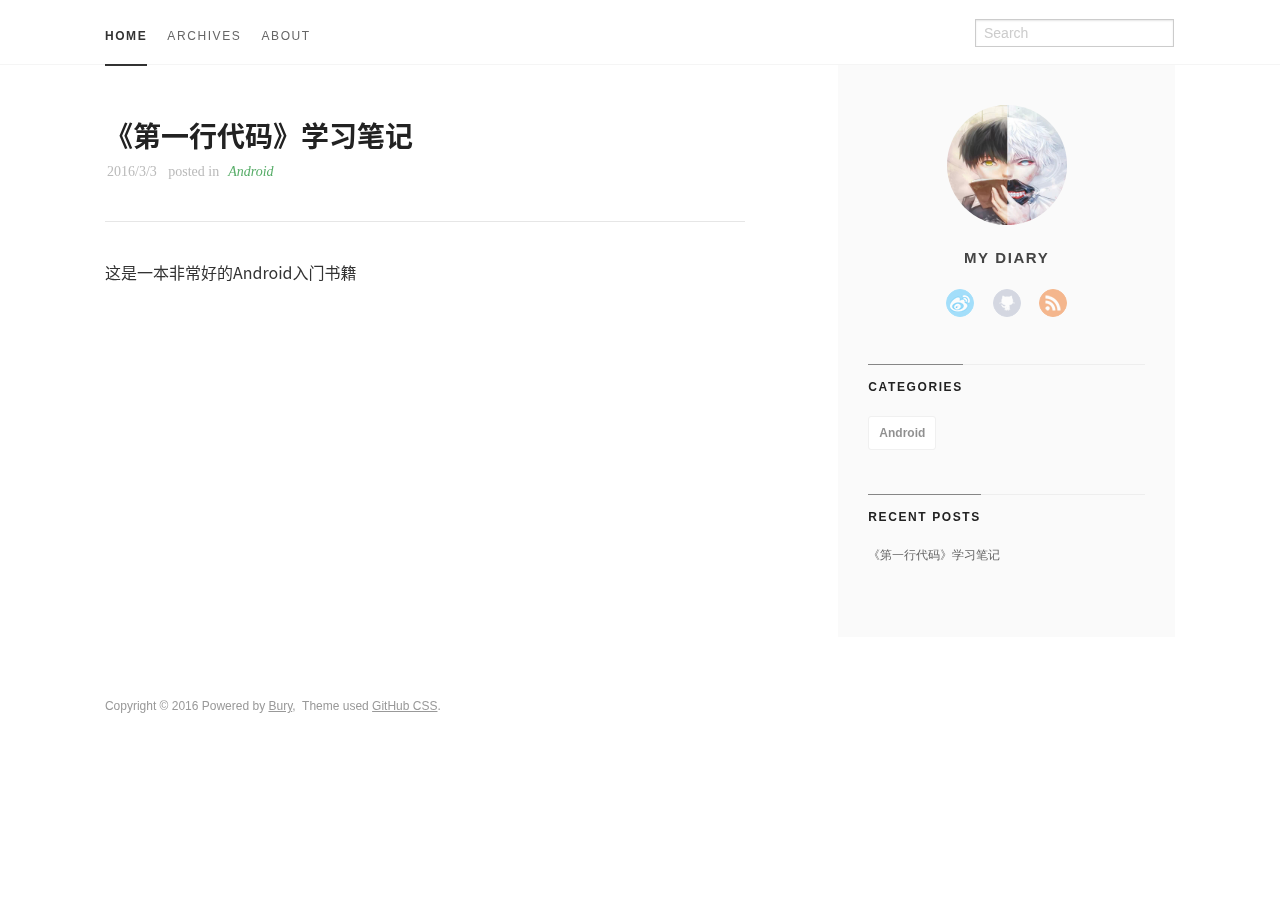
==== 14570194993299.html @ 762b11bb "first commit" ====
<!doctype html>
<html class="no-js" lang="en">
  <head>
    <meta charset="utf-8" />
    <meta name="viewport" content="width=device-width, initial-scale=1.0" />
    <title>
    
  《第一行代码》学习笔记 - My Diary
  
  </title>
  
  
  <link href="atom.xml" rel="alternate" title="My Diary" type="application/atom+xml">
    <link rel="stylesheet" href="asset/css/foundation.min.css" />
    <link rel="stylesheet" href="asset/css/docs.css" />
    <script src="asset/js/vendor/modernizr.js"></script>
    <script src="asset/js/vendor/jquery.js"></script>
  <script src="asset/highlightjs/highlight.pack.js"></script>
  <link href="asset/highlightjs/styles/github.css" media="screen, projection" rel="stylesheet" type="text/css">
  <script>hljs.initHighlightingOnLoad();</script>
<script type="text/javascript">
  function before_search(){
    var searchVal = 'site: ' + document.getElementById('search_input').value;
    document.getElementById('search_q').value = searchVal;
    return true;
  }
</script>
  </head>
  <body class="antialiased hide-extras">
    
    <div class="marketing off-canvas-wrap" data-offcanvas>
      <div class="inner-wrap">


<nav class="top-bar docs-bar hide-for-small" data-topbar>


  <section class="top-bar-section">
  <div class="row">
      <div style="position: relative;width:100%;"><div style="position: absolute; width:100%;">
        <ul id="main-menu" class="left">
        <li id="menu_item_index"><a href="index.html">HOME</a></li>
        <li id="menu_item_archives"><a href="archives.html">Archives</a></li>
        <li id="menu_item_about"><a href="about.html">ABOUT</a></li>
        </ul>

        <ul class="right" id="search-wrap">
          <li>
<form target="_blank" onsubmit="return before_search();" action="http://google.com/search" method="get">
    <input type="hidden" id="search_q" name="q" value="" />
    <input tabindex="1" type="search" id="search_input"  placeholder="Search"/>
</form>
</li>
          </ul>
      </div></div>
  </div>
  </section>

</nav>

        <nav class="tab-bar show-for-small">
  <a href="javascript:void(0)" class="left-off-canvas-toggle menu-icon">
    <span> &nbsp; My Diary</span>
  </a>
</nav>

<aside class="left-off-canvas-menu">
      <ul class="off-canvas-list">
       
       <li><a href="index.html">HOME</a></li>
    <li><a href="archives.html">Archives</a></li>
    <li><a href="about.html">ABOUT</a></li>

    <li><label>Categories</label></li>

        
            <li><a href="Android.html">Android</a></li>
         

      </ul>
    </aside>

<a class="exit-off-canvas" href="#"></a>


        <section id="main-content" role="main" class="scroll-container">
        
       

 <script type="text/javascript">
  $(function(){
    $('#menu_item_index').addClass('is_active');
  });
</script>
<div class="row">
  <div class="large-8 medium-8 columns">
      <div class="markdown-body article-wrap">
       <div class="article">
          
          <h1>《第一行代码》学习笔记</h1>
     
        <div class="read-more clearfix">
          <span class="date">2016/3/3</span>

          <span>posted in&nbsp;</span> 
          
              <span class="posted-in"><a href='Android.html'>Android</a></span>
           
         
          <span class="comments">
            

            
          </span>

        </div>
      </div><!-- article -->

      <div class="article-content">
      <p>这是一本非常好的Android入门书籍</p>

      </div>

      <div class="row">
        <div class="large-6 columns">
        <p class="text-left" style="padding:15px 0px;">
      
        </p>
        </div>
        <div class="large-6 columns">
      <p class="text-right" style="padding:15px 0px;">
      
      </p>
        </div>
      </div>
      <div class="comments-wrap">
        <div class="share-comments">
          

          

          
        </div>
      </div>
    </div><!-- article-wrap -->
  </div><!-- large 8 -->




 <div class="large-4 medium-4 columns">
  <div class="hide-for-small">
    <div id="sidebar" class="sidebar">
          <div id="site-info" class="site-info">
            
                <div class="site-a-logo"><img src="asset/img/icon.jpg" /></div>
            
                <h1>My Diary</h1>
                <div class="site-des"></div>
                <div class="social">







<a class="weibo" target="_blank" href="http://weibo.com/街角的水瓶" title="weibo">Weibo</a>

<a class="github" target="_blank" href="http://github.com/TalorBury" title="GitHub">GitHub</a>

  <a class="rss" href="atom.xml" title="RSS">RSS</a>
                
              	 </div>
          	</div>
              <div id="site-categories" class="side-item ">
                <div class="side-header">
                  <h2>Categories</h2>
                </div>
                <div class="side-content">

      	<p class="cat-list">
        
            <a href="Android.html"><strong>Android</strong></a>
         
        </p>


                </div>
              </div>

              <div id="site-categories" class="side-item">
                <div class="side-header">
                  <h2>Recent Posts</h2>
                </div>
                <div class="side-content">
                <ul class="posts-list">
	      
		      
			      <li class="post">
			        <a href="14570194993299.html">《第一行代码》学习笔记</a>
			      </li>
		     
		   
		  		</ul>
                </div>
              </div>
        </div><!-- sidebar -->
      </div><!-- hide for small -->
</div><!-- large 4 -->

</div><!-- row -->

 <div class="page-bottom clearfix">
  <div class="row">
   <p class="copyright">Copyright &copy; 2016
Powered by <a target="_blank" href="http://www.mweb.im">Bury</a>,&nbsp; 
Theme used <a target="_blank" href="http://github.com">GitHub CSS</a>.</p>
  </div>
</div>

        </section>
      </div>
    </div>

  
    

    <script src="asset/js/foundation.min.js"></script>
    <script>
      $(document).foundation();
      function fixSidebarHeight(){
        var w1 = $('.markdown-body').height();
          var w2 = $('#sidebar').height();
          if (w1 > w2) { $('#sidebar').height(w1); };
      }
      $(function(){
        fixSidebarHeight();
      })
      $(window).load(function(){
          fixSidebarHeight();
      });
     
    </script>

    



  </body>
</html>
---- asset/css/docs.css ----
.move-right .exit-off-canvas{
	box-shadow: none;
	background-color: rgba(255,255,255,0.2);
}


.top-bar,.tab-bar{ background-color: #fff; height: 65px;  border-bottom: solid 1px #F5F5F5;}

.tab-bar{ padding-top: 6px; height: 59px;}
.tab-bar .menu-icon{ width: 100%; color: #333; }
.tab-bar .menu-icon span::after{ box-shadow: 0 0 0 1px #333,0 7px 0 1px #333,0 14px 0 1px #333;}
.top-bar .row, .row{ max-width: 1100px;}


.top-bar-section ul li{ background: transparent;}
.top-bar-section li:not(.has-form){   display: inline-block;
    margin-right: 20px; 
}
.top-bar-section li{ }
#sidebar{ margin-top: 0px;}
.top-bar-section li:not(.has-form) a:not(.button){
  background-color: transparent;
  color: #666;
  line-height: 1rem;
  display: inline-block;
    font-size: 12px;
    text-transform: uppercase;

   margin:0; 
  font-family: "jaf-bernino-sans","Lucida Grande","Lucida Sans Unicode","Lucida Sans",Geneva,Verdana,sans-serif;
  letter-spacing: .1rem;
  padding: 28px 0 0px 0;
  overflow: hidden;
  height: 66px;
}
.top-bar-section ul li:hover:not(.has-form) > a,.top-bar-section li.hover > a:not(.button),.top-bar-section li:not(.has-form) a:not(.button):hover,.no-js .top-bar-section ul li:hover > a,.top-bar-section .dropdown li:not(.has-form):not(.active):hover > a:not(.button){ background: transparent; color: #333;  }

.top-bar-section li:not(.has-form) a:not(.button):hover {
  background: transparent;
  color: #333; 
  font-weight: normal;
  
}
.top-bar-section li.is_active:not(.has-form) a:not(.button) {
    background: transparent;
    font-weight: 700;
    color: #333; 
    border-bottom: 2px rgba(0,0,0,0.8) solid;
}
.top-bar-section li.is_active:not(.has-form) a:not(.button):hover {
    background: transparent;
    font-weight: 700;
    color: #333; 
    border-bottom: 2px rgba(0,0,0,0.8) solid;
}
#main-menu{ padding-left: 0.93rem; padding-right: 0.93rem;}
#site-logo{margin: 0; padding: 0;  margin-right: 40px;}
#site-logo h1{ margin: 0; padding: 0; padding-top: 17px; font-size: 22px; font-weight: bold; }
#site-logo h1 a{margin: 0; padding: 0;text-transform:capitalize;  color: #333; font-size: 22px; font-weight: bold; }
#search-wrap li{ margin-right: 0; padding-top: 10px;padding-right: 1rem;}
#search-input{ width: 180px;}

.sidebar {
    box-shadow: -1px 0px 1px -2px rgba(0,0,0,0.9);
    background-color: #fafafa;
    padding: 0 30px 60px;
}

#site-info{ padding-top: 40px;}
#site-info .site-a-logo{ width: 120px; height: 120px; margin:0 auto;}
#site-info .site-a-logo img{ width: 120px;
    border-radius: 50%;
    -moz-border-radius: 50%;
    -webkit-border-radius: 50%;
}
.side-item{ padding-top:40px;}
.side-item .side-header{ border-top: solid 1px #eee; height: 52px; position: relative;}
.side-item .side-header h2{margin: 0; padding: 0; padding-top: 14px; position: absolute; top: -1px; border-top:solid 1px #868686;
  font-size: 12px;
 text-transform: uppercase;
  font-family: "jaf-bernino-sans","Lucida Grande","Lucida Sans Unicode","Lucida Sans",Geneva,Verdana,sans-serif;
  letter-spacing: .1rem;
  line-height: 1rem;
font-weight: 700;
   }
#site-info h1{ margin:0; padding:0; padding-top: 25px; font-size: 15px;
 text-transform: uppercase;
  font-family: "jaf-bernino-sans","Lucida Grande","Lucida Sans Unicode","Lucida Sans",Geneva,Verdana,sans-serif;
  letter-spacing: .1rem;color: #444;
  line-height: 1rem;
font-weight: bold; text-align: center;}
#site-info .site-des{ padding: 8px 0; font-size: 14px; text-align: center;color: #666;}

#site-categories .categories-list{ list-style: none; margin: 0;  padding: 0; }
#site-categories .categories-list li{padding: 2px 0px; }
#site-categories .categories-list li>a{ color: #666; font-size: 12px;}
#site-categories .categories-list li>a:hover{text-decoration: underline;}
#site-categories .cat-list{
padding: 8px 0px; margin: 0;
}
#site-categories .side-content>.cat-list{padding: 0;margin: 0;}
#site-categories .cat-list a{
  display: inline-block;
  color: rgba(0,0,0,0.6);
    background: rgba(255,255,255,0.97);
    font-family: "jaf-bernino-sans","Lucida Grande","Lucida Sans Unicode","Lucida Sans",Geneva,Verdana,sans-serif;
    letter-spacing: -0.02rem;
    font-weight: 400;
    font-style: normal;
    color: rgba(0,0,0,0.44);
    font-size: 12px;
    letter-spacing: 0;
    text-decoration: none;
    border-radius: 3px;
    border: 1px solid #f0f0f0;
    padding: 5px 10px;
    margin-right: 4px;
    margin-bottom: 4px;
    line-height: 22px;
}
#site-categories .cat-list a:hover{
  color:#468c54;border-color:#a9d8b2;background:rgba(87,173,104,0.1);text-decoration:none;
}

#site-categories .posts-list{ list-style: none; padding: 0; margin: 0; }
#site-categories .posts-list li{
    
    margin: 0; padding: 12px 0;
    display: block;
    border-bottom: 1px solid #eee; font-size: 12px;
    max-width: 96%;
    white-space: nowrap;
    overflow: hidden;
    text-overflow: ellipsis;
  }
#site-categories .posts-list li:first-child{padding-top: 0px;}
#site-categories .posts-list li:last-child{ border-bottom: none;}
#site-categories .posts-list li a{    color: #666;
    text-decoration: none;  white-space: nowrap; 
    cursor: pointer;
  }
#site-categories .posts-list li a:hover{text-decoration: underline;}
.page-bottom{ margin:0px 0px; margin-bottom: 80px;}
.page-bottom .copyright{ text-align: left;  margin: 0 0.93rem;  padding-top: 60px; font-size: 12px; color: #999;}
.page-bottom .copyright a{color: #999;text-decoration: underline ;}


#site-info .social{ padding: 0px 7px; text-align: center; padding-bottom: 0px;}

#site-info .social a{-moz-border-radius:50%;-webkit-border-radius:50%;border-radius:50%;display:inline-block;vertical-align:middle;*vertical-align:auto;*zoom:1;*display:inline;text-indent:-9999px;margin:7px;opacity:0.5;width:28px;height:28px;-moz-transition:0.3s;-o-transition:0.3s;-webkit-transition:0.3s;transition:0.3s}
#site-info .social a:hover{opacity:1}
#site-info .social a.remail{background:url('../img/social/remail.png?1419407210') center no-repeat #050505;border:1px solid #050505}
#site-info .social a.remail:hover{border:1px solid #000}
#site-info .social a.facebook{background:url('../img/social/facebook.png?1419407210') center no-repeat #3B5998;border:1px solid #3B5998}
#site-info .social a.facebook:hover{border:1px solid #2d4373}
#site-info .social a.google{background:url('../img/social/google.png?1419407210') center no-repeat #C83D20;border:1px solid #C83D20}
#site-info .social a.google:hover{border:1px solid #9c3019}
#site-info .social a.twitter{background:url('../img/social/twitter.png?1419407210') center no-repeat #55CFF8;border:1px solid #55CFF8}
#site-info .social a.twitter:hover{border:1px solid #24c1f6}
#site-info .social a.github{background:url('../img/social/github.png?1419407210') center no-repeat #afb6ca;border:1px solid #afb6ca}
#site-info .social a.github:hover{border:1px solid #909ab6}
#site-info .social a.coderwall{background:url('../img/social/coderwall.png?1419407210') center no-repeat #3E8DCC;border:1px solid #3E8DCC}
#site-info .social a.coderwall:hover{border:1px solid #2d73aa}
#site-info .social a.stackoverflow{background:url('../img/social/stackoverflow.png?1419407210') center no-repeat #EF7522;border:1px solid #EF7522}
#site-info .social a.stackoverflow:hover{border:1px solid #CC7A00}
#site-info .social a.linkedin{background:url('../img/social/linkedin.png?1419407210') center no-repeat #005A87;border:1px solid #005A87}
#site-info .social a.pinterest{background:url('../img/social/pinterest.png?1419407210') center no-repeat #be4037;border:1px solid #be4037}
#site-info .social a.pinterest:hover{border:1px solid #96332c}
#site-info .social a.delicious{background:url('../img/social/delicious.png?1419407210') center no-repeat #3271cb;border:1px solid #3271cb}
#site-info .social a.delicious:hover{border:1px solid #285aa2}
#site-info .social a.pinboard{background:url('../img/social/pinboard.png?1419407210') center no-repeat #0066c8;border:1px solid #3a729f}
#site-info .social a.pinboard:hover{border:1px solid #0052cc}
#site-info .social a.douban{background:url('../img/social/douban.png?1419407210') center no-repeat #008024;border:1px solid #008024}
#site-info .social a.douban:hover{border:1px solid #004d16}
#site-info .social a.quora{background:url('../img/social/quora.png?1419407210') center no-repeat #a82400;border:1px solid #a82400}
#site-info .social a.quora:hover{border:1px solid #751900}
#site-info .social a.instagram{background:url('../img/social/instagram.png?1419407210') center no-repeat #517fa4;border:1px solid #517fa4}
#site-info .social a.instagram:hover{border:1px solid #406582}
#site-info .social a.behance{background:url('../img/social/behance.png?1419407210') center no-repeat #1769ff;border:1px solid #1769ff}
#site-info .social a.behance:hover{border:1px solid #0050e3}
#site-info .social a.rss{background:url('../img/social/rss.png?1419407210') center no-repeat #EF7522;border:1px solid #EF7522}
#site-info .social a.rss:hover{border:1px solid #cf5d0f}
#site-info .social a.weibo {
    background: url('../img/social/weibo.png?1419407210') center no-repeat #4ec4fa;
    border: 1px solid #4ec4fa;
    }






.home-categories{max-width: 640px;}

.markdown-body{ margin-top: 34px;}
.markdown-body {
  -ms-text-size-adjust: 100%;
  -webkit-text-size-adjust: 100%;
  color: #333;
  overflow: hidden;
  font-family: "SF UI Display", ".PingFang SC","PingFang SC", "Neue Haas Grotesk Text Pro", "Arial Nova", "Segoe UI", "Microsoft YaHei", "Microsoft JhengHei", "Helvetica Neue", "Source Han Sans SC", "Noto Sans CJK SC", "Source Han Sans CN", "Noto Sans SC", "Source Han Sans TC", "Noto Sans CJK TC", "Hiragino Sans GB", sans-serif;


  font-size: 16px;
  line-height: 1.6;
  word-wrap: break-word;
}

.markdown-body a {
  background: transparent;
}

.markdown-body a:active,
.markdown-body a:hover {
  outline: 0;
}

.markdown-body strong {
  font-weight: bold;
}

.markdown-body h1 {
  font-size: 2rem;
  margin: 0.67rem 0;
}

.markdown-body img {
  border: 0;
}

.markdown-body hr {
  -moz-box-sizing: content-box;
  box-sizing: content-box;
  height: 0;
}

.markdown-body pre {
  overflow: auto;
}

.markdown-body code,
.markdown-body kbd,
.markdown-body pre {
  font-family: monospace, monospace;
  font-size: 1rem;
}

.markdown-body input {
  color: inherit;
  font: inherit;
  margin: 0;
}

.markdown-body html input[disabled] {
  cursor: default;
}

.markdown-body input {
  line-height: normal;
}

.markdown-body input[type="checkbox"] {
  -moz-box-sizing: border-box;
  box-sizing: border-box;
  padding: 0;
}

.markdown-body table {
  border-collapse: collapse;
  border-spacing: 0; border: none;
}

.markdown-body td,
.markdown-body th {
  padding: 0;
}

.markdown-body * {
  -moz-box-sizing: border-box;
  box-sizing: border-box;
}

.markdown-body input {
  font: 13px/1.4 Helvetica, arial, freesans, clean, sans-serif, "Segoe UI remoji", "Segoe UI Symbol";
}

.markdown-body a {
  color: #4183c4;
  text-decoration: none;
}

.markdown-body a:hover,
.markdown-body a:focus,
.markdown-body a:active {
  text-decoration: underline;
}

.markdown-body hr {
  height: 0;
  margin: 15px 0;
  overflow: hidden;
  background: transparent;
  border: 0;
  border-bottom: 1px solid #ddd;
}

.markdown-body hr:before {
  display: table;
  content: "";
}

.markdown-body hr:after {
  display: table;
  clear: both;
  content: "";
}

.markdown-body h1,
.markdown-body h2,
.markdown-body h3,
.markdown-body h4,
.markdown-body h5,
.markdown-body h6 {
  margin-top: 15px;
  margin-bottom: 15px;
  line-height: 1.1;

}

.markdown-body h1 {
  font-size: 30px;
}

.markdown-body h2 {
  font-size: 21px;
}

.markdown-body h3 {
  font-size: 16px;
}

.markdown-body h4 {
  font-size: 14px;
}

.markdown-body h5 {
  font-size: 12px;
}

.markdown-body h6 {
  font-size: 11px;
}

.markdown-body blockquote {
  margin: 0;
}

.markdown-body ul,
.markdown-body ol {
  padding: 0;
  margin-top: 0;
  margin-bottom: 0;
}

.markdown-body ol ol,
.markdown-body ul ol {
  list-style-type: lower-roman;
}

.markdown-body ul ul ol,
.markdown-body ul ol ol,
.markdown-body ol ul ol,
.markdown-body ol ol ol {
  list-style-type: lower-alpha;
}

.markdown-body dd {
  margin-left: 0;
}

.markdown-body code {
  font: 12px Consolas, "Liberation Mono", Menlo, Courier, monospace;
}

.markdown-body pre {
  margin-top: 0;
  margin-bottom: 0;
  font: 12px Consolas, "Liberation Mono", Menlo, Courier, monospace;
}

.markdown-body kbd {
  background-color: #e7e7e7;
  background-image: -webkit-linear-gradient(#fefefe, #e7e7e7);
  background-image: linear-gradient(#fefefe, #e7e7e7);
  background-repeat: repeat-x;
  border-radius: 2px;
  border: 1px solid #cfcfcf;
  color: #000;
  padding: 3px 5px;
  line-height: 10px;
  font: 11px Consolas, "Liberation Mono", Menlo, Courier, monospace;
  display: inline-block;
}

.markdown-body>*:first-child {
  margin-top: 0 !important;
}

.markdown-body>*:last-child {
  margin-bottom: 0 !important;
}

.markdown-body .anchor {
  position: absolute;
  top: 0;
  bottom: 0;
  left: 0;
  display: block;
  padding-right: 6px;
  padding-left: 30px;
  margin-left: -30px;
}

.markdown-body .anchor:focus {
  outline: none;
}

.markdown-body h1,
.markdown-body h2,
.markdown-body h3,
.markdown-body h4,
.markdown-body h5,
.markdown-body h6 {
  position: relative;
  margin-top: 1rem;
  margin-bottom: 16px;
  font-weight: bold;
    /* chinese */
font-family: "PT Sans", "SF UI Display", ".PingFang SC","PingFang SC", "Neue Haas Grotesk Text Pro", "Arial Nova", "Segoe UI", "Microsoft YaHei", "Microsoft JhengHei", "Helvetica Neue", "Source Han Sans SC", "Noto Sans CJK SC", "Source Han Sans CN", "Noto Sans SC", "Source Han Sans TC", "Noto Sans CJK TC", "Hiragino Sans GB", sans-serif;

}

.markdown-body h1 .octicon-link,
.markdown-body h2 .octicon-link,
.markdown-body h3 .octicon-link,
.markdown-body h4 .octicon-link,
.markdown-body h5 .octicon-link,
.markdown-body h6 .octicon-link {
  display: none;
  color: #000;
  vertical-align: middle;
}

.markdown-body h1:hover .anchor,
.markdown-body h2:hover .anchor,
.markdown-body h3:hover .anchor,
.markdown-body h4:hover .anchor,
.markdown-body h5:hover .anchor,
.markdown-body h6:hover .anchor {
  height: 1rem;
  padding-left: 8px;
  margin-left: -30px;
  line-height: 1;
  text-decoration: none;
}

.markdown-body h1:hover .anchor .octicon-link,
.markdown-body h2:hover .anchor .octicon-link,
.markdown-body h3:hover .anchor .octicon-link,
.markdown-body h4:hover .anchor .octicon-link,
.markdown-body h5:hover .anchor .octicon-link,
.markdown-body h6:hover .anchor .octicon-link {
  display: inline-block;
}

.markdown-body h1 {
  padding-bottom: 0.3rem;
  font-size: 2.25rem;
  line-height: 1.2;
  border-bottom: 1px solid #eee;
}

.markdown-body h2 {
  padding-bottom: 0.3rem;
  font-size: 1.75rem;
  line-height: 1.225;
  border-bottom: 1px solid #eee;
}

.markdown-body h3 {
  font-size: 1.5rem;
  line-height: 1.43;
}

.markdown-body h4 {
  font-size: 1.25rem;
}

.markdown-body h5 {
  font-size: 1rem;
}

.markdown-body h6 {
  font-size: 1rem;
  color: #777;
}

.markdown-body p,
.markdown-body blockquote,
.markdown-body ul,
.markdown-body ol,
.markdown-body dl,
.markdown-body table,
.markdown-body pre {
  margin-top: 0;
  margin-bottom: 16px;

}

.markdown-body hr {
  height: 4px;
  padding: 0;
  margin: 16px 0;
  background-color: #e7e7e7;
  border: 0 none;
}

.markdown-body ul,
.markdown-body ol {
  padding-left: 2rem;
  margin-left: 0;
}

.markdown-body ul ul,
.markdown-body ul ol,
.markdown-body ol ol,
.markdown-body ol ul {
  margin-top: 0;
  margin-bottom: 0;
}

.markdown-body li>p {
  margin-top: 16px;
}

.markdown-body dl {
  padding: 0;
}

.markdown-body dl dt {
  padding: 0;
  margin-top: 16px;
  font-style: italic;
  font-weight: bold;
}

.markdown-body dl dd {
  padding: 0 16px;
  margin-bottom: 16px;
}

.markdown-body blockquote {
  padding: 0 15px;
  color: #777;
  border-left: 4px solid #ddd;
}

.markdown-body blockquote>:first-child {
  margin-top: 0;
}

.markdown-body blockquote>:last-child {
  margin-bottom: 0;
}

.markdown-body table {
  display: block;
  width: 100%;
  overflow: auto;
  word-break: normal;
  word-break: keep-all;
}

.markdown-body table th {
  font-weight: bold;
}

.markdown-body table th,
.markdown-body table td {
  padding: 6px 13px;
  border: 1px solid #ddd;
}

.markdown-body table tr {
  background-color: #fff;
  border-top: 1px solid #ccc;
}

.markdown-body table tr:nth-child(2n) {
  background-color: #f8f8f8;
}

.markdown-body img {
  max-width: 100%;
  -moz-box-sizing: border-box;
  box-sizing: border-box;
}

.markdown-body code {
  padding: 0;
  padding-top: 0.2rem;
  padding-bottom: 0.2rem;
  margin: 0;
  font-size: 85%;
  background-color: rgba(0,0,0,0.04);
  border-radius: 3px;
}

.markdown-body code:before,
.markdown-body code:after {
  letter-spacing: -0.2rem;
  content: "\00a0";
}

.markdown-body pre>code {
  padding: 0;
  margin: 0;
  font-size: 100%;
  word-break: normal;
  white-space: pre;
  background: transparent;
  border: 0;
}

.markdown-body .highlight {
  margin-bottom: 16px;
}

.markdown-body .highlight pre,
.markdown-body pre {
  padding: 16px;
  overflow: auto;
  font-size: 85%;
  line-height: 1.45;
  background-color: #f7f7f7;
  border-radius: 3px;
}

.markdown-body .highlight pre {
  margin-bottom: 0;
  word-break: normal;
}

.markdown-body pre {
  word-wrap: normal;
}

.markdown-body pre code {
  display: inline;
  max-width: initial;
  padding: 0;
  margin: 0;
  overflow: initial;
  line-height: inherit;
  word-wrap: normal;
  background-color: transparent;
  border: 0;
}

.markdown-body pre code:before,
.markdown-body pre code:after {
  content: normal;
}


.markdown-body .octicon {
  font: normal normal 16px octicons-anchor;
  line-height: 1;
  display: inline-block;
  text-decoration: none;
  -webkit-font-smoothing: antialiased;
  -moz-osx-font-smoothing: grayscale;
  -webkit-user-select: none;
  -moz-user-select: none;
  -ms-user-select: none;
  user-select: none;
}

.markdown-body .octicon-link:before {
  content: '\f05c';
}

.markdown-body .task-list-item {
  list-style-type: none;
}

.markdown-body .task-list-item+.task-list-item {
  margin-top: 3px;
}

.markdown-body .task-list-item input {
  float: left;
  margin: 0.3rem 0 0.25rem -1.6rem;
  vertical-align: middle;
}
#main-content .markdown-body a.clearlink{ text-decoration: none; color: #333;}
#main-content .home-categories h1,#main-content .home-categories h2,#main-content .home-categories h3,#main-content .home-categories h4,#main-content .home-categories h5,#main-content .home-categories h6{
  margin: 0; padding: 0px; padding-bottom: 16px;
}
#main-content .home-categories .a-content-text h1,#main-content .home-categories .a-content-text h2,
#main-content .home-categories .a-content-text h3,#main-content .home-categories .a-content-text h4,
#main-content .home-categories .a-content-text h5,#main-content .home-categories .a-content-text h6{
  margin-top: 1rem;
}


#main-content .markdown-body h1{font-size: 28px;border-bottom: none; }
#main-content .markdown-body h2{font-size: 24px;border-bottom: none;}
#main-content .markdown-body h3{font-size: 22px;}
#main-content .markdown-body h4{font-size: 20px;}
#main-content .markdown-body h5{font-size: 18px;}
#main-content .markdown-body h6{font-size: 18px;}

#main-content .markdown-body .article{ padding: 38px 0px; border-bottom: solid 1px #e6e6e6;}
#main-content .markdown-body .article:first-child{padding-top: 20px;}
#main-content .markdown-body .a-content{padding-bottom: 20px; padding-left: 2px; line-height: 1.6rem;}

#main-content .markdown-body .article .read-more{padding-left: 2px; color: #bababa; font-size: 14px;font-family: "freight-text-pro",Georgia,Cambria,"Times New Roman",Times,serif;
}
#main-content .markdown-body .article .read-more a{color: #57ad68; }
#main-content .markdown-body .article .f-img{ padding-bottom: 16px;}
#main-content .markdown-body .article .posted-in{ padding-left: 2px; font-style: italic; padding-right: 2px;}
#main-content .markdown-body .article .a-content-img{float: left; padding-right: 12px; padding-bottom: 12px;}
#main-content .markdown-body .article .a-content-img img{ width: 150px;}
#main-content .markdown-body .article .read-more .comments a{color: #bababa; text-decoration: none;}
#main-content .markdown-body .article .read-more .comments a:hover{text-decoration: underline;}
#main-content .markdown-body .article .read-more .comments{ padding-left: 8px;}
#main-content .markdown-body .article .read-more .date{padding-right: 8px;}

.article-wrap{ max-width: 640px;  padding: 0px 0px; }
#main-content .article-wrap h1{border-bottom: solid 1px #eee; }
#main-content .article-wrap h2{border-bottom: solid 1px #eee; }
#main-content .article-wrap .article{ margin-bottom: 38px;}
#main-content .article-wrap .article h1{border-bottom: none; margin: 0; padding: 0; padding-bottom: 8px; }

#main-content .archives-wrap h1{ font-size: 20px; margin: 0; padding: 0; padding-bottom: 4px;}
#main-content .archives-wrap .article{padding: 15px 0px; border-bottom: solid 1px #f1f1f1;}

#main-content .article-wrap .article:last-child{ border-bottom: none;}
#main-content .post-page h1{border-bottom: solid 1px #eee; }
#main-content .post-page h2{border-bottom: solid 1px #eee; }



#single-page-wrap{ padding: 0px 14px; max-width: 760px; margin: 0 auto;}
#single-page-wrap>h1,#archives-page-wrap>h1{ margin: 0; padding: 34px 0px; padding-bottom: 0; text-align: center;}


#archives-page-wrap .archives-wrap>h1{font-family: "PT Sans","jaf-bernino-sans","Lucida Grande","Lucida Sans Unicode","Lucida Sans",Geneva,Verdana,sans-serif; font-size: 30px; color: #999; padding-top: 20px;}
#archives-page-wrap .archives-wrap>h1:first-child{padding-top: 0;}
#archives-page-wrap{ max-width: 640px;}

/* sp foundation csss */
[class*="block-grid-"] > li {
    display: block;
    float: left;
    height: auto;
    padding: 0 0.75556rem 1.11111rem; }

.markdown-body ul.clearing-thumbs{
  padding-left: 1px;
}
.markdown-body ul.clearing-thumbs a{
  border: solid 4px #FFFFFF;
    box-shadow: 0 0 0 1px rgba(0, 0, 0, 0.2);
    display: inline-block;
    line-height: 0;
    max-width: 100%;
 }
.markdown-body ul.clearing-thumbs p{ margin-bottom: 0;}
.clearing-container p{ margin-bottom: 0; }
.markdown-body ul.clearing-thumbs a:hover, .markdown-body ul.clearing-thumbs a:focus {
    box-shadow: 0 0 6px 1px rgba(0, 0, 0, 0.5); }
  .markdown-body ul.clearing-thumbs a.radius {
    border-radius: 3px; }
---- asset/highlightjs/styles/github.css ----
/*

github.com style (c) Vasily Polovnyov <vast@whiteants.net>

*/

.hljs {
  display: block;
  overflow-x: auto;
  padding: 0.5em;
  color: #333;
  background: #f8f8f8;
  -webkit-text-size-adjust: none;
}

.hljs-comment,
.diff .hljs-header,
.hljs-javadoc {
  color: #998;
  font-style: italic;
}

.hljs-keyword,
.css .rule .hljs-keyword,
.hljs-winutils,
.nginx .hljs-title,
.hljs-subst,
.hljs-request,
.hljs-status {
  color: #333;
  font-weight: bold;
}

.hljs-number,
.hljs-hexcolor,
.ruby .hljs-constant {
  color: #008080;
}

.hljs-string,
.hljs-tag .hljs-value,
.hljs-phpdoc,
.hljs-dartdoc,
.tex .hljs-formula {
  color: #d14;
}

.hljs-title,
.hljs-id,
.scss .hljs-preprocessor {
  color: #900;
  font-weight: bold;
}

.hljs-list .hljs-keyword,
.hljs-subst {
  font-weight: normal;
}

.hljs-class .hljs-title,
.hljs-type,
.vhdl .hljs-literal,
.tex .hljs-command {
  color: #458;
  font-weight: bold;
}

.hljs-tag,
.hljs-tag .hljs-title,
.hljs-rules .hljs-property,
.django .hljs-tag .hljs-keyword {
  color: #000080;
  font-weight: normal;
}

.hljs-attribute,
.hljs-variable,
.lisp .hljs-body {
  color: #008080;
}

.hljs-regexp {
  color: #009926;
}

.hljs-symbol,
.ruby .hljs-symbol .hljs-string,
.lisp .hljs-keyword,
.clojure .hljs-keyword,
.scheme .hljs-keyword,
.tex .hljs-special,
.hljs-prompt {
  color: #990073;
}

.hljs-built_in {
  color: #0086b3;
}

.hljs-preprocessor,
.hljs-pragma,
.hljs-pi,
.hljs-doctype,
.hljs-shebang,
.hljs-cdata {
  color: #999;
  font-weight: bold;
}

.hljs-deletion {
  background: #fdd;
}

.hljs-addition {
  background: #dfd;
}

.diff .hljs-change {
  background: #0086b3;
}

.hljs-chunk {
  color: #aaa;
}
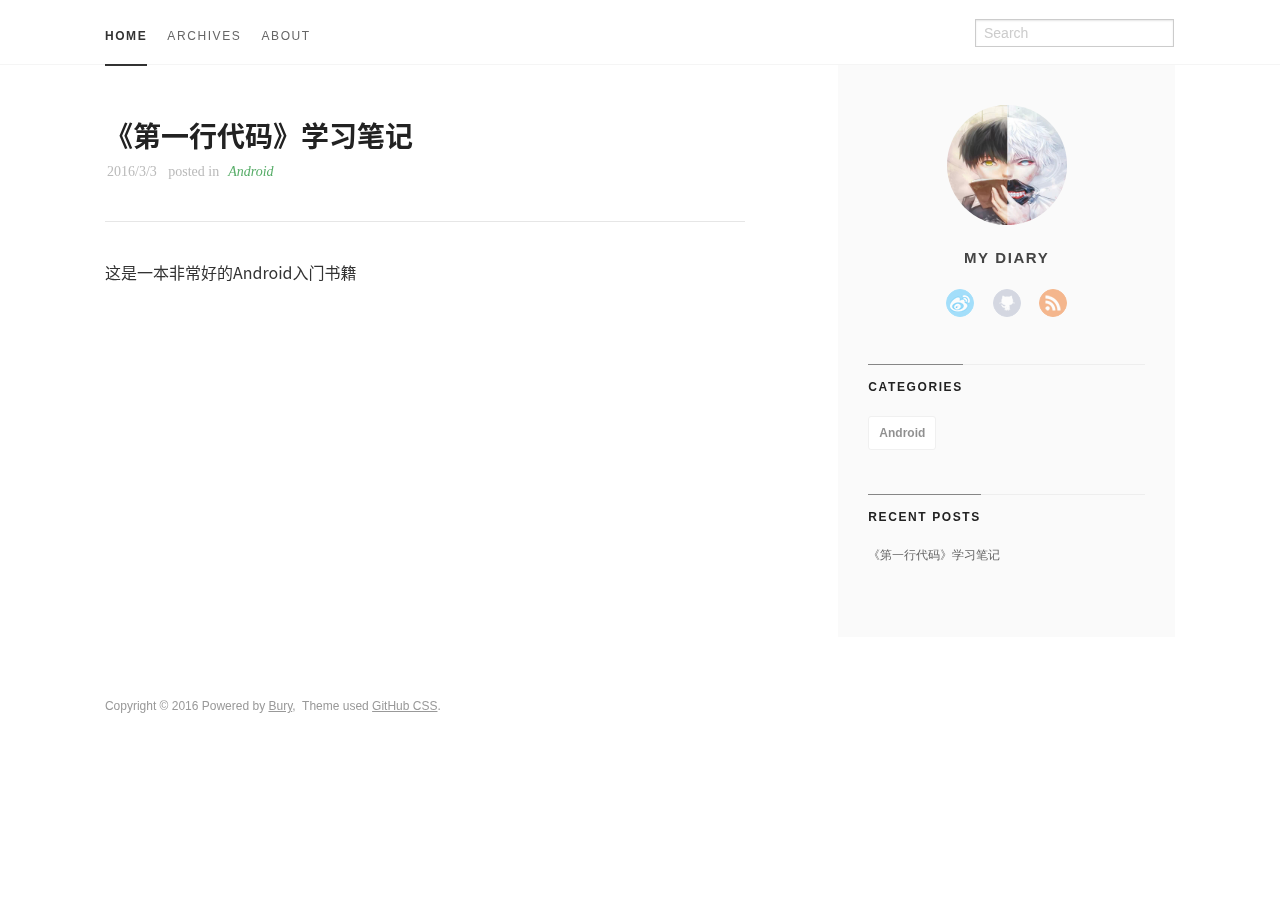
==== commit ecfe844d: "update weibo" ====
--- a/14570194993299.html
+++ b/14570194993299.html
@@ -165,7 +165,7 @@
 
 
 
-<a class="weibo" target="_blank" href="http://weibo.com/街角的水瓶" title="weibo">Weibo</a>
+<a class="weibo" target="_blank" href="http://weibo.com/taylorbury" title="weibo">Weibo</a>
 
 <a class="github" target="_blank" href="http://github.com/TalorBury" title="GitHub">GitHub</a>
 
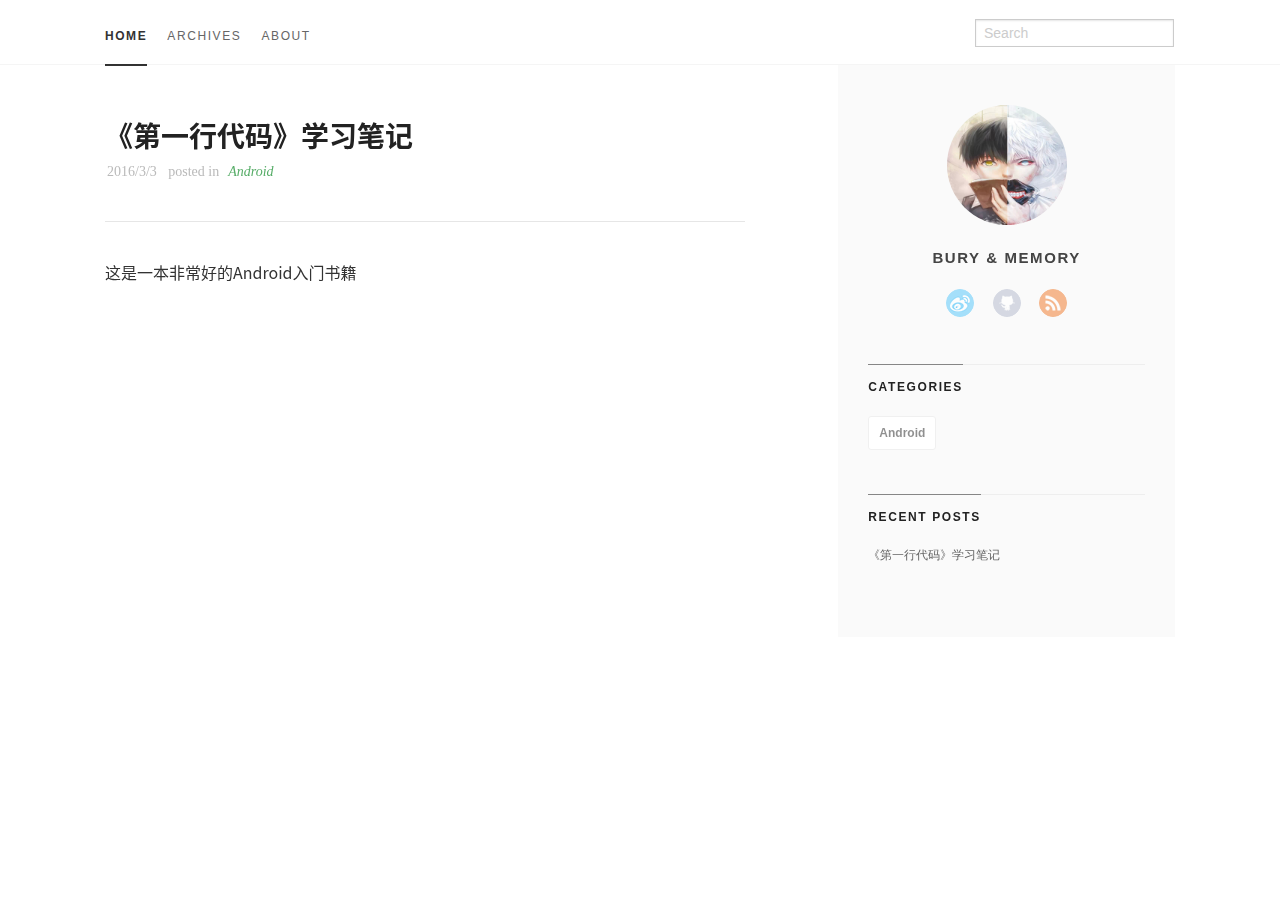
==== commit fb6caabf: "update webname" ====
--- a/14570194993299.html
+++ b/14570194993299.html
@@ -5,12 +5,12 @@
     <meta name="viewport" content="width=device-width, initial-scale=1.0" />
     <title>
     
-  《第一行代码》学习笔记 - My Diary
+  《第一行代码》学习笔记 - Bury & Memory
   
   </title>
   
   
-  <link href="atom.xml" rel="alternate" title="My Diary" type="application/atom+xml">
+  <link href="atom.xml" rel="alternate" title="Bury & Memory" type="application/atom+xml">
     <link rel="stylesheet" href="asset/css/foundation.min.css" />
     <link rel="stylesheet" href="asset/css/docs.css" />
     <script src="asset/js/vendor/modernizr.js"></script>
@@ -60,7 +60,7 @@
 
         <nav class="tab-bar show-for-small">
   <a href="javascript:void(0)" class="left-off-canvas-toggle menu-icon">
-    <span> &nbsp; My Diary</span>
+    <span> &nbsp; Bury & Memory</span>
   </a>
 </nav>
 
@@ -155,7 +155,7 @@
             
                 <div class="site-a-logo"><img src="asset/img/icon.jpg" /></div>
             
-                <h1>My Diary</h1>
+                <h1>Bury & Memory</h1>
                 <div class="site-des"></div>
                 <div class="social">
 
@@ -212,11 +212,6 @@
 </div><!-- row -->
 
  <div class="page-bottom clearfix">
-  <div class="row">
-   <p class="copyright">Copyright &copy; 2016
-Powered by <a target="_blank" href="http://www.mweb.im">Bury</a>,&nbsp; 
-Theme used <a target="_blank" href="http://github.com">GitHub CSS</a>.</p>
-  </div>
 </div>
 
         </section>
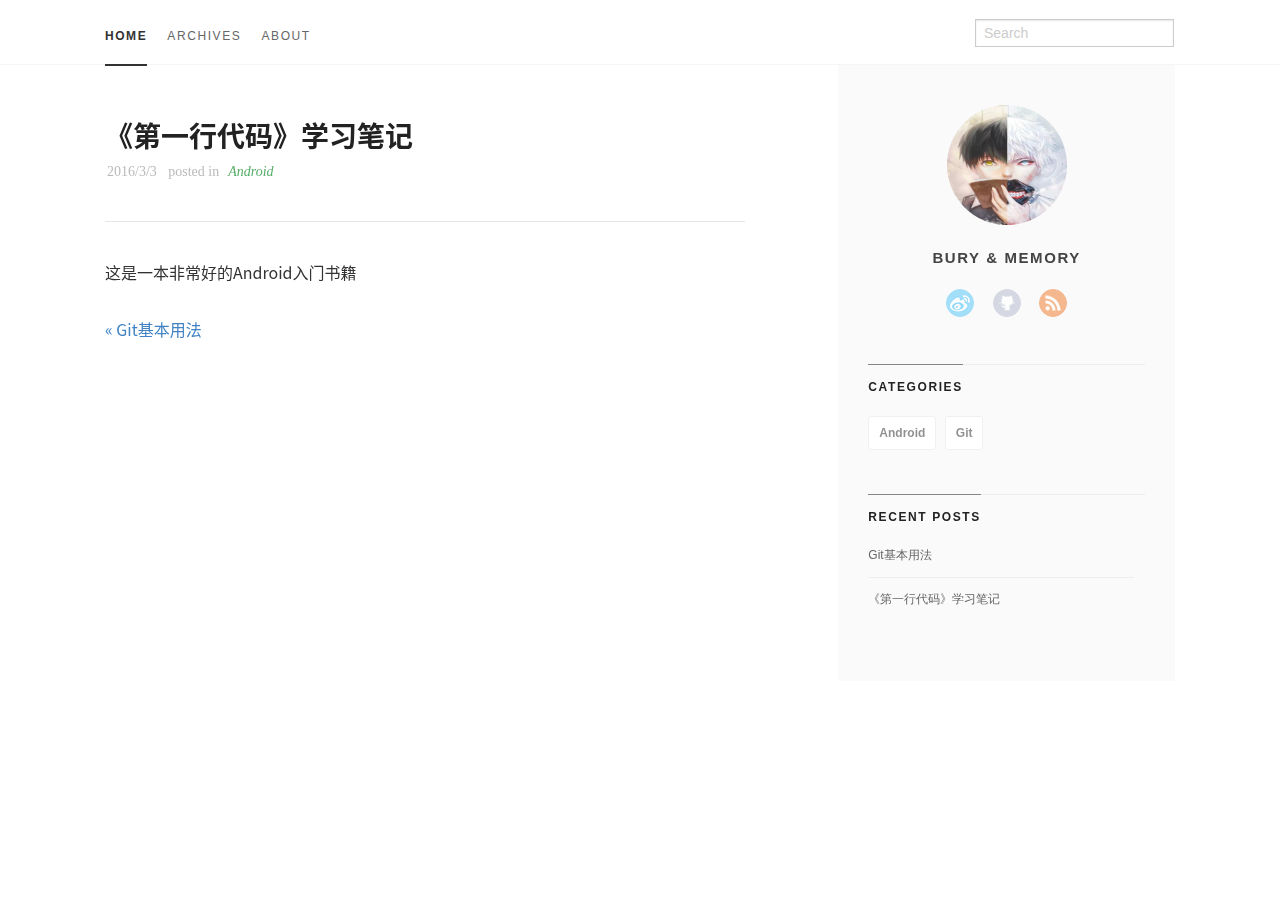
==== commit b7275e96: "add Git基本用法" ====
--- a/14570194993299.html
+++ b/14570194993299.html
@@ -75,6 +75,8 @@
 
         
             <li><a href="Android.html">Android</a></li>
+        
+            <li><a href="Git.html">Git</a></li>
          
 
       </ul>
@@ -125,6 +127,9 @@
         <div class="large-6 columns">
         <p class="text-left" style="padding:15px 0px;">
       
+          <a href="14570993893626.html" 
+          title="Previous Post: Git基本用法">&laquo; Git基本用法</a>
+      
         </p>
         </div>
         <div class="large-6 columns">
@@ -182,6 +187,8 @@
       	<p class="cat-list">
         
             <a href="Android.html"><strong>Android</strong></a>
+        
+            <a href="Git.html"><strong>Git</strong></a>
          
         </p>
 
@@ -196,6 +203,12 @@
                 <div class="side-content">
                 <ul class="posts-list">
 	      
+		      
+			      <li class="post">
+			        <a href="14570993893626.html">Git基本用法</a>
+			      </li>
+		     
+		  
 		      
 			      <li class="post">
 			        <a href="14570194993299.html">《第一行代码》学习笔记</a>
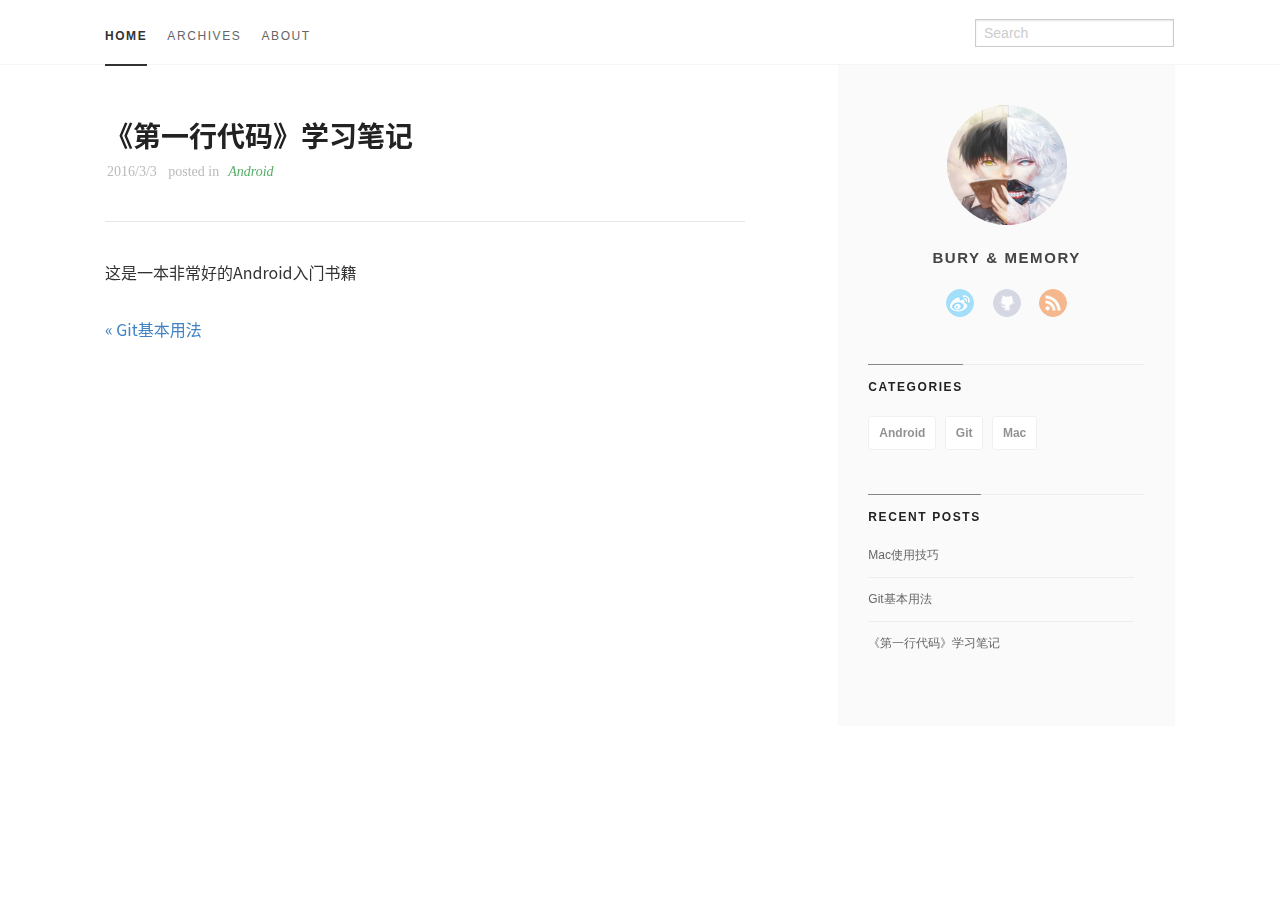
==== commit 5233ab9b: "add Mac使用技巧" ====
--- a/14570194993299.html
+++ b/14570194993299.html
@@ -77,6 +77,8 @@
             <li><a href="Android.html">Android</a></li>
         
             <li><a href="Git.html">Git</a></li>
+        
+            <li><a href="Mac.html">Mac</a></li>
          
 
       </ul>
@@ -189,6 +191,8 @@
             <a href="Android.html"><strong>Android</strong></a>
         
             <a href="Git.html"><strong>Git</strong></a>
+        
+            <a href="Mac.html"><strong>Mac</strong></a>
          
         </p>
 
@@ -203,6 +207,12 @@
                 <div class="side-content">
                 <ul class="posts-list">
 	      
+		      
+			      <li class="post">
+			        <a href="14571822857730.html">Mac使用技巧</a>
+			      </li>
+		     
+		  
 		      
 			      <li class="post">
 			        <a href="14570993893626.html">Git基本用法</a>
